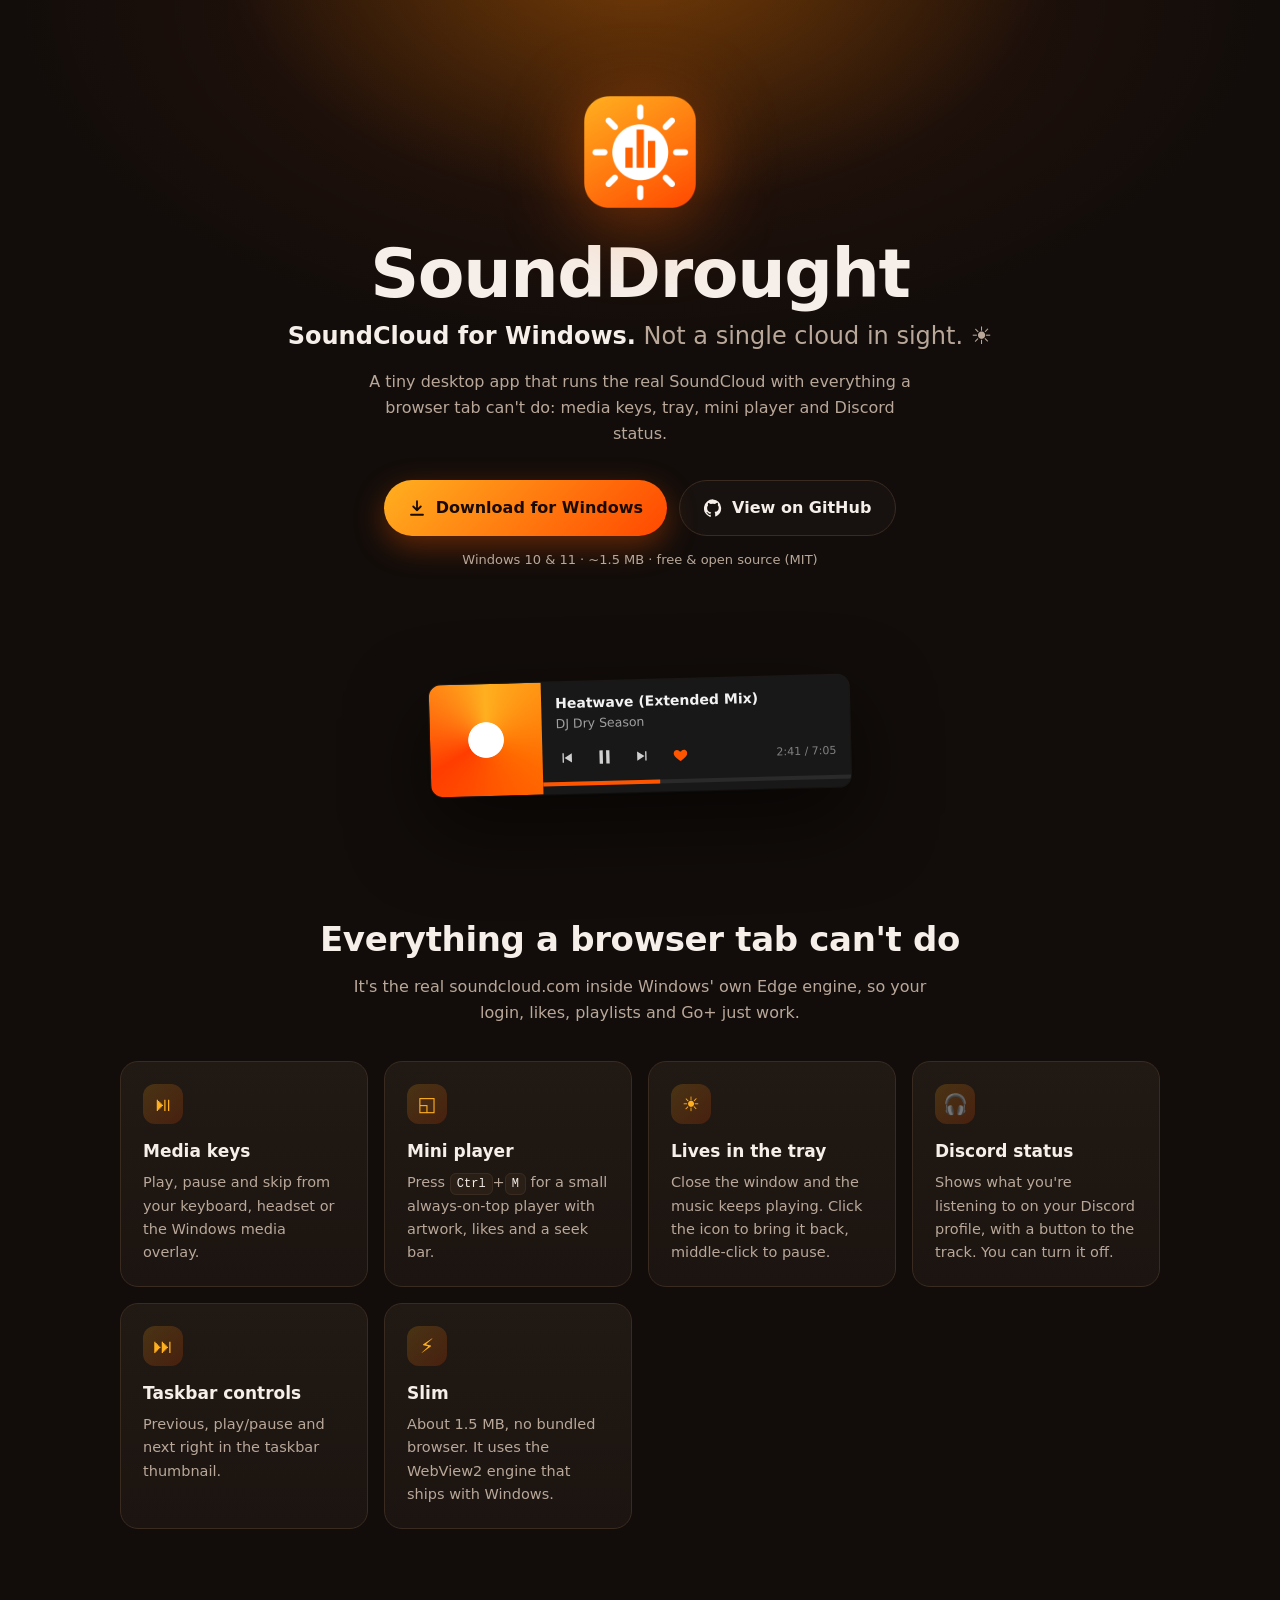
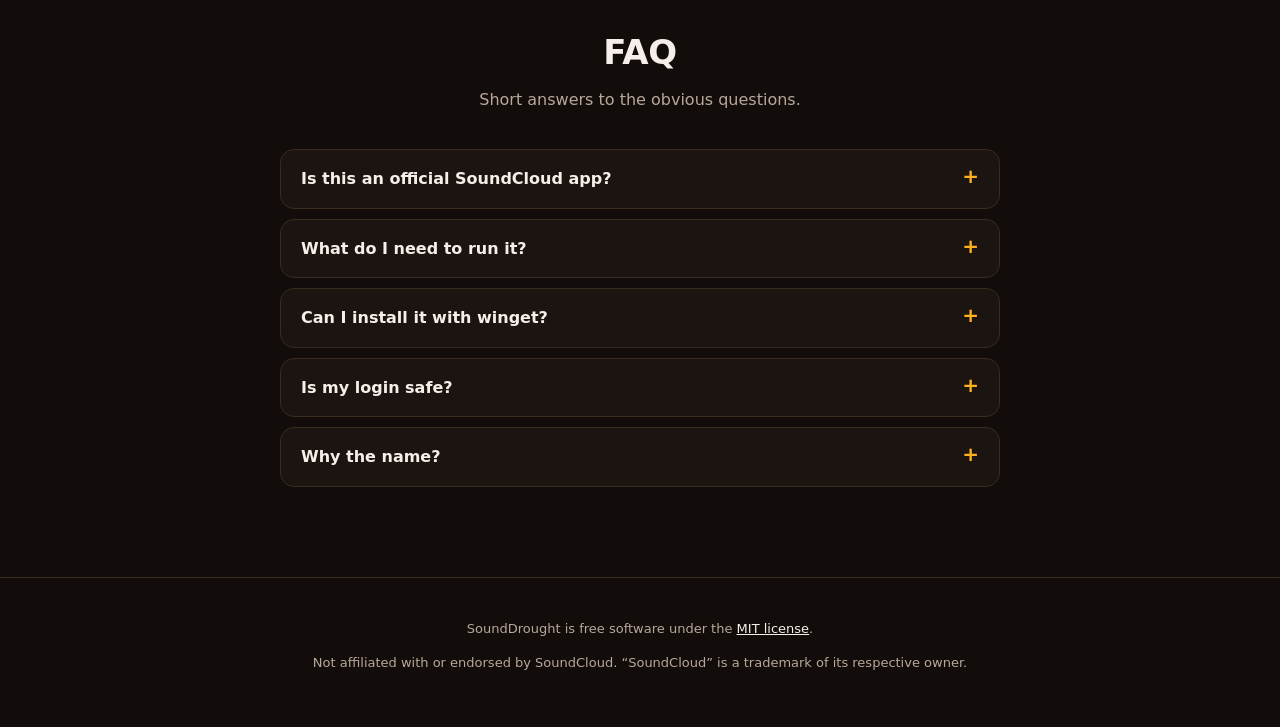
==== docs/index.html @ 92d358e6 "Add English UI, Discord status, website; fix README logo - UI follows the Windows language (German o" ====
<!doctype html>
<html lang="en">
<head>
  <meta charset="utf-8">
  <meta name="viewport" content="width=device-width, initial-scale=1">
  <title>SoundDrought – SoundCloud for Windows</title>
  <meta name="description" content="A slim desktop app for SoundCloud on Windows. Media keys, tray, mini player, Discord status. Not a single cloud in sight.">
  <meta property="og:title" content="SoundDrought – SoundCloud for Windows">
  <meta property="og:description" content="SoundCloud. Not a single cloud in sight.">
  <meta property="og:image" content="icon.png">
  <link rel="icon" href="icon.png">
  <style>
    :root {
      --bg: #120d0a;
      --bg-2: #1b1410;
      --card: #211913;
      --line: #3a2b20;
      --text: #f6efe9;
      --muted: #b9a89a;
      --sun-1: #ffb020;
      --sun-2: #ff4800;
      --radius: 18px;
      --max: 1080px;
    }
    * { box-sizing: border-box; }
    html { scroll-behavior: smooth; }
    body {
      margin: 0;
      background: var(--bg);
      color: var(--text);
      font: 16px/1.6 "Segoe UI Variable Text", "Segoe UI", system-ui, -apple-system, sans-serif;
      -webkit-font-smoothing: antialiased;
    }
    a { color: inherit; }
    .wrap { max-width: var(--max); margin: 0 auto; padding: 0 20px; }

    /* Hero */
    .hero {
      position: relative;
      overflow: hidden;
      padding: 96px 0 72px;
      text-align: center;
      background:
        radial-gradient(600px 380px at 50% -60px, rgba(255, 140, 0, .35), transparent 70%),
        radial-gradient(900px 500px at 50% 0, rgba(255, 72, 0, .12), transparent 70%);
    }
    .hero img { width: 112px; height: 112px; filter: drop-shadow(0 12px 40px rgba(255, 100, 0, .45)); }
    h1 {
      margin: 22px 0 8px;
      font-size: clamp(40px, 7vw, 68px);
      line-height: 1.05;
      letter-spacing: -.02em;
      font-family: "Segoe UI Variable Display", "Segoe UI", system-ui, sans-serif;
      font-weight: 700;
    }
    .tagline { font-size: clamp(18px, 2.6vw, 24px); color: var(--muted); margin: 0 0 6px; }
    .tagline b { color: var(--text); font-weight: 600; }
    .sub { color: var(--muted); max-width: 560px; margin: 14px auto 34px; }
    .cta { display: flex; gap: 12px; justify-content: center; flex-wrap: wrap; }
    .btn {
      display: inline-flex; align-items: center; gap: 10px;
      padding: 14px 24px; border-radius: 999px;
      text-decoration: none; font-weight: 600;
      transition: transform .15s ease, box-shadow .15s ease, background .15s ease;
    }
    .btn:hover { transform: translateY(-1px); }
    .btn-primary {
      background: linear-gradient(135deg, var(--sun-1), var(--sun-2));
      color: #1a0b00;
      box-shadow: 0 10px 30px rgba(255, 90, 0, .35);
    }
    .btn-primary:hover { box-shadow: 0 14px 38px rgba(255, 90, 0, .5); }
    .btn-ghost { border: 1px solid var(--line); background: rgba(255, 255, 255, .02); }
    .btn-ghost:hover { background: rgba(255, 255, 255, .06); }
    .btn svg { width: 18px; height: 18px; }
    .meta { margin-top: 14px; font-size: 13px; color: var(--muted); }

    /* Mini player mockup */
    .showcase { padding: 24px 0 80px; display: flex; justify-content: center; }
    .mini {
      width: min(420px, 100%);
      display: grid; grid-template-columns: 112px 1fr;
      background: #181818; border-radius: 12px; overflow: hidden;
      box-shadow: 0 30px 80px rgba(0, 0, 0, .6), 0 0 0 1px rgba(255, 255, 255, .06);
      font-family: "Segoe UI Variable Text", "Segoe UI", system-ui, sans-serif;
      color: #f2f2f2;
      transform: rotate(-1.5deg);
    }
    .mini-art {
      background:
        radial-gradient(circle at 50% 50%, #fff 0 22%, transparent 23%),
        conic-gradient(from 0deg, #ffb020, #ff6a00, #ff3d00, #ffb020);
      min-height: 112px;
    }
    .mini-body { padding: 10px 14px 0; display: flex; flex-direction: column; }
    .mini-title { font-weight: 600; font-size: 14px; white-space: nowrap; overflow: hidden; text-overflow: ellipsis; }
    .mini-artist { font-size: 12.5px; color: #a0a0a0; }
    .mini-row { display: flex; align-items: center; justify-content: space-between; margin-top: auto; padding-bottom: 8px; }
    .mini-controls { display: flex; gap: 2px; margin-left: -8px; }
    .mini-controls span {
      width: 36px; height: 32px; display: grid; place-items: center; border-radius: 6px; color: #d0d0d0;
    }
    .mini-controls span:hover { background: #2c2c2c; color: #fff; }
    .mini-controls svg { width: 16px; height: 16px; fill: currentColor; }
    .mini-controls .play svg { width: 20px; height: 20px; }
    .mini-controls .liked { color: #ff5500; }
    .mini-time { font-size: 11px; color: #808080; }
    .mini-bar { grid-column: 2; height: 4px; background: #2a2a2a; }
    .mini-bar i { display: block; height: 100%; width: 38%; background: #ff5500; animation: play 40s linear infinite; }
    @keyframes play { from { width: 0; } to { width: 100%; } }
    @media (prefers-reduced-motion: reduce) { .mini-bar i { animation: none; } }

    /* Features */
    section h2 {
      font-size: clamp(26px, 3.6vw, 34px); letter-spacing: -.01em; margin: 0 0 8px; text-align: center;
      font-family: "Segoe UI Variable Display", "Segoe UI", system-ui, sans-serif;
    }
    .lead { text-align: center; color: var(--muted); margin: 0 auto 36px; max-width: 600px; }
    .features { padding: 40px 0 72px; }
    .grid { display: grid; grid-template-columns: repeat(auto-fit, minmax(240px, 1fr)); gap: 16px; }
    .card {
      background: linear-gradient(180deg, var(--card), var(--bg-2));
      border: 1px solid var(--line);
      border-radius: var(--radius);
      padding: 22px;
    }
    .card .ico {
      width: 40px; height: 40px; border-radius: 12px; display: grid; place-items: center;
      background: linear-gradient(135deg, rgba(255, 176, 32, .18), rgba(255, 72, 0, .18));
      color: var(--sun-1); margin-bottom: 14px; font-size: 20px;
    }
    .card h3 { margin: 0 0 6px; font-size: 17px; }
    .card p { margin: 0; color: var(--muted); font-size: 14.5px; }
    kbd {
      font: 12px/1 ui-monospace, "Cascadia Mono", Consolas, monospace;
      padding: 3px 6px; border-radius: 6px; border: 1px solid var(--line); background: #2a1f17; color: var(--text);
    }

    /* FAQ */
    .faq { padding: 24px 0 80px; }
    .faq-list { max-width: 720px; margin: 0 auto; }
    details {
      border: 1px solid var(--line); border-radius: 14px; padding: 16px 20px; margin-bottom: 10px; background: var(--bg-2);
    }
    summary { cursor: pointer; font-weight: 600; list-style: none; display: flex; justify-content: space-between; gap: 12px; }
    summary::-webkit-details-marker { display: none; }
    summary::after { content: "+"; color: var(--sun-1); font-size: 20px; line-height: 1; }
    details[open] summary::after { content: "–"; }
    details p { color: var(--muted); margin: 10px 0 0; }
    code { font: 13.5px ui-monospace, "Cascadia Mono", Consolas, monospace; background: #2a1f17; padding: 2px 6px; border-radius: 6px; }

    footer {
      border-top: 1px solid var(--line); padding: 28px 0 40px; color: var(--muted); font-size: 13px; text-align: center;
    }
    footer a { color: var(--text); }
  </style>
</head>
<body>

  <header class="hero">
    <div class="wrap">
      <img src="icon.png" alt="" width="112" height="112">
      <h1>SoundDrought</h1>
      <p class="tagline"><b>SoundCloud for Windows.</b> Not a single cloud in sight. ☀️</p>
      <p class="sub">
        A tiny desktop app that runs the real SoundCloud with everything a browser tab can't do:
        media keys, tray, mini player and Discord status.
      </p>
      <div class="cta">
        <a class="btn btn-primary" href="https://github.com/Ack1-sysadmin/SoundDrought/releases/latest/download/SoundDrought.exe">
          <svg viewBox="0 0 24 24" fill="none" stroke="currentColor" stroke-width="2.4" stroke-linecap="round" stroke-linejoin="round"><path d="M12 3v12m0 0-5-5m5 5 5-5M4 21h16"/></svg>
          Download for Windows
        </a>
        <a class="btn btn-ghost" href="https://github.com/Ack1-sysadmin/SoundDrought">
          <svg viewBox="0 0 24 24" fill="currentColor"><path d="M12 .5a12 12 0 0 0-3.8 23.4c.6.1.8-.3.8-.6v-2.2c-3.3.7-4-1.4-4-1.4-.6-1.4-1.4-1.8-1.4-1.8-1-.7.1-.7.1-.7 1.2.1 1.8 1.2 1.8 1.2 1 1.8 2.8 1.3 3.5 1 .1-.8.4-1.3.7-1.6-2.7-.3-5.5-1.3-5.5-6 0-1.3.5-2.4 1.2-3.2-.1-.3-.5-1.5.1-3.2 0 0 1-.3 3.3 1.2a11.5 11.5 0 0 1 6 0C17.3 4.6 18.3 5 18.3 5c.7 1.7.2 2.9.1 3.2.8.8 1.2 1.9 1.2 3.2 0 4.6-2.8 5.6-5.5 5.9.4.4.8 1.1.8 2.2v3.3c0 .3.2.7.8.6A12 12 0 0 0 12 .5Z"/></svg>
          View on GitHub
        </a>
      </div>
      <p class="meta">Windows 10 &amp; 11 · ~1.5 MB · free &amp; open source (MIT)</p>
    </div>
  </header>

  <div class="showcase wrap" aria-label="Mini player preview">
    <div class="mini">
      <div class="mini-art" style="grid-row: span 2"></div>
      <div class="mini-body">
        <div class="mini-title">Heatwave (Extended Mix)</div>
        <div class="mini-artist">DJ Dry Season</div>
        <div class="mini-row">
          <div class="mini-controls" aria-hidden="true">
            <span><svg viewBox="0 0 24 24"><path d="M6 5h2v14H6zM20 5v14L9 12z"/></svg></span>
            <span class="play"><svg viewBox="0 0 24 24"><path d="M6 4h4v16H6zM14 4h4v16h-4z"/></svg></span>
            <span><svg viewBox="0 0 24 24"><path d="M16 5h2v14h-2zM4 5v14l11-7z"/></svg></span>
            <span class="liked"><svg viewBox="0 0 24 24"><path d="M12 21s-7.5-4.6-9.6-9.2C.9 8.4 3 4.5 6.7 4.5c2.1 0 3.6 1.2 4.3 2.4h2c.7-1.2 2.2-2.4 4.3-2.4 3.7 0 5.8 3.9 4.3 7.3C19.5 16.4 12 21 12 21z"/></svg></span>
          </div>
          <span class="mini-time">2:41 / 7:05</span>
        </div>
      </div>
      <div class="mini-bar"><i></i></div>
    </div>
  </div>

  <section class="features">
    <div class="wrap">
      <h2>Everything a browser tab can't do</h2>
      <p class="lead">It's the real soundcloud.com inside Windows' own Edge engine, so your login, likes, playlists and Go+ just work.</p>
      <div class="grid">
        <div class="card"><div class="ico">⏯</div><h3>Media keys</h3><p>Play, pause and skip from your keyboard, headset or the Windows media overlay.</p></div>
        <div class="card"><div class="ico">◱</div><h3>Mini player</h3><p>Press <kbd>Ctrl</kbd>+<kbd>M</kbd> for a small always-on-top player with artwork, likes and a seek bar.</p></div>
        <div class="card"><div class="ico">☀</div><h3>Lives in the tray</h3><p>Close the window and the music keeps playing. Click the icon to bring it back, middle-click to pause.</p></div>
        <div class="card"><div class="ico">🎧</div><h3>Discord status</h3><p>Shows what you're listening to on your Discord profile, with a button to the track. You can turn it off.</p></div>
        <div class="card"><div class="ico">⏭</div><h3>Taskbar controls</h3><p>Previous, play/pause and next right in the taskbar thumbnail.</p></div>
        <div class="card"><div class="ico">⚡</div><h3>Slim</h3><p>About 1.5 MB, no bundled browser. It uses the WebView2 engine that ships with Windows.</p></div>
      </div>
    </div>
  </section>

  <section class="faq">
    <div class="wrap">
      <h2>FAQ</h2>
      <p class="lead">Short answers to the obvious questions.</p>
      <div class="faq-list">
        <details>
          <summary>Is this an official SoundCloud app?</summary>
          <p>No. SoundDrought is an independent open-source project and is not affiliated with SoundCloud. It shows the regular soundcloud.com website and adds desktop features around it.</p>
        </details>
        <details>
          <summary>What do I need to run it?</summary>
          <p>Windows 10 or 11 and the free <a href="https://dotnet.microsoft.com/download/dotnet/10.0">.NET 10 Desktop Runtime</a>. WebView2 is already part of Windows.</p>
        </details>
        <details>
          <summary>Can I install it with winget?</summary>
          <p>Once the package is approved: <code>winget install Ack1.SoundDrought</code></p>
        </details>
        <details>
          <summary>Is my login safe?</summary>
          <p>You log in on soundcloud.com itself, just like in your browser. Your session is stored locally in <code>%LOCALAPPDATA%\SoundDrought</code> and never leaves your PC.</p>
        </details>
        <details>
          <summary>Why the name?</summary>
          <p>Sound, minus the cloud. A drought. ☀️</p>
        </details>
      </div>
    </div>
  </section>

  <footer>
    <div class="wrap">
      <p>SoundDrought is free software under the <a href="https://github.com/Ack1-sysadmin/SoundDrought/blob/main/LICENSE">MIT license</a>.</p>
      <p>Not affiliated with or endorsed by SoundCloud. “SoundCloud” is a trademark of its respective owner.</p>
    </div>
  </footer>

</body>
</html>
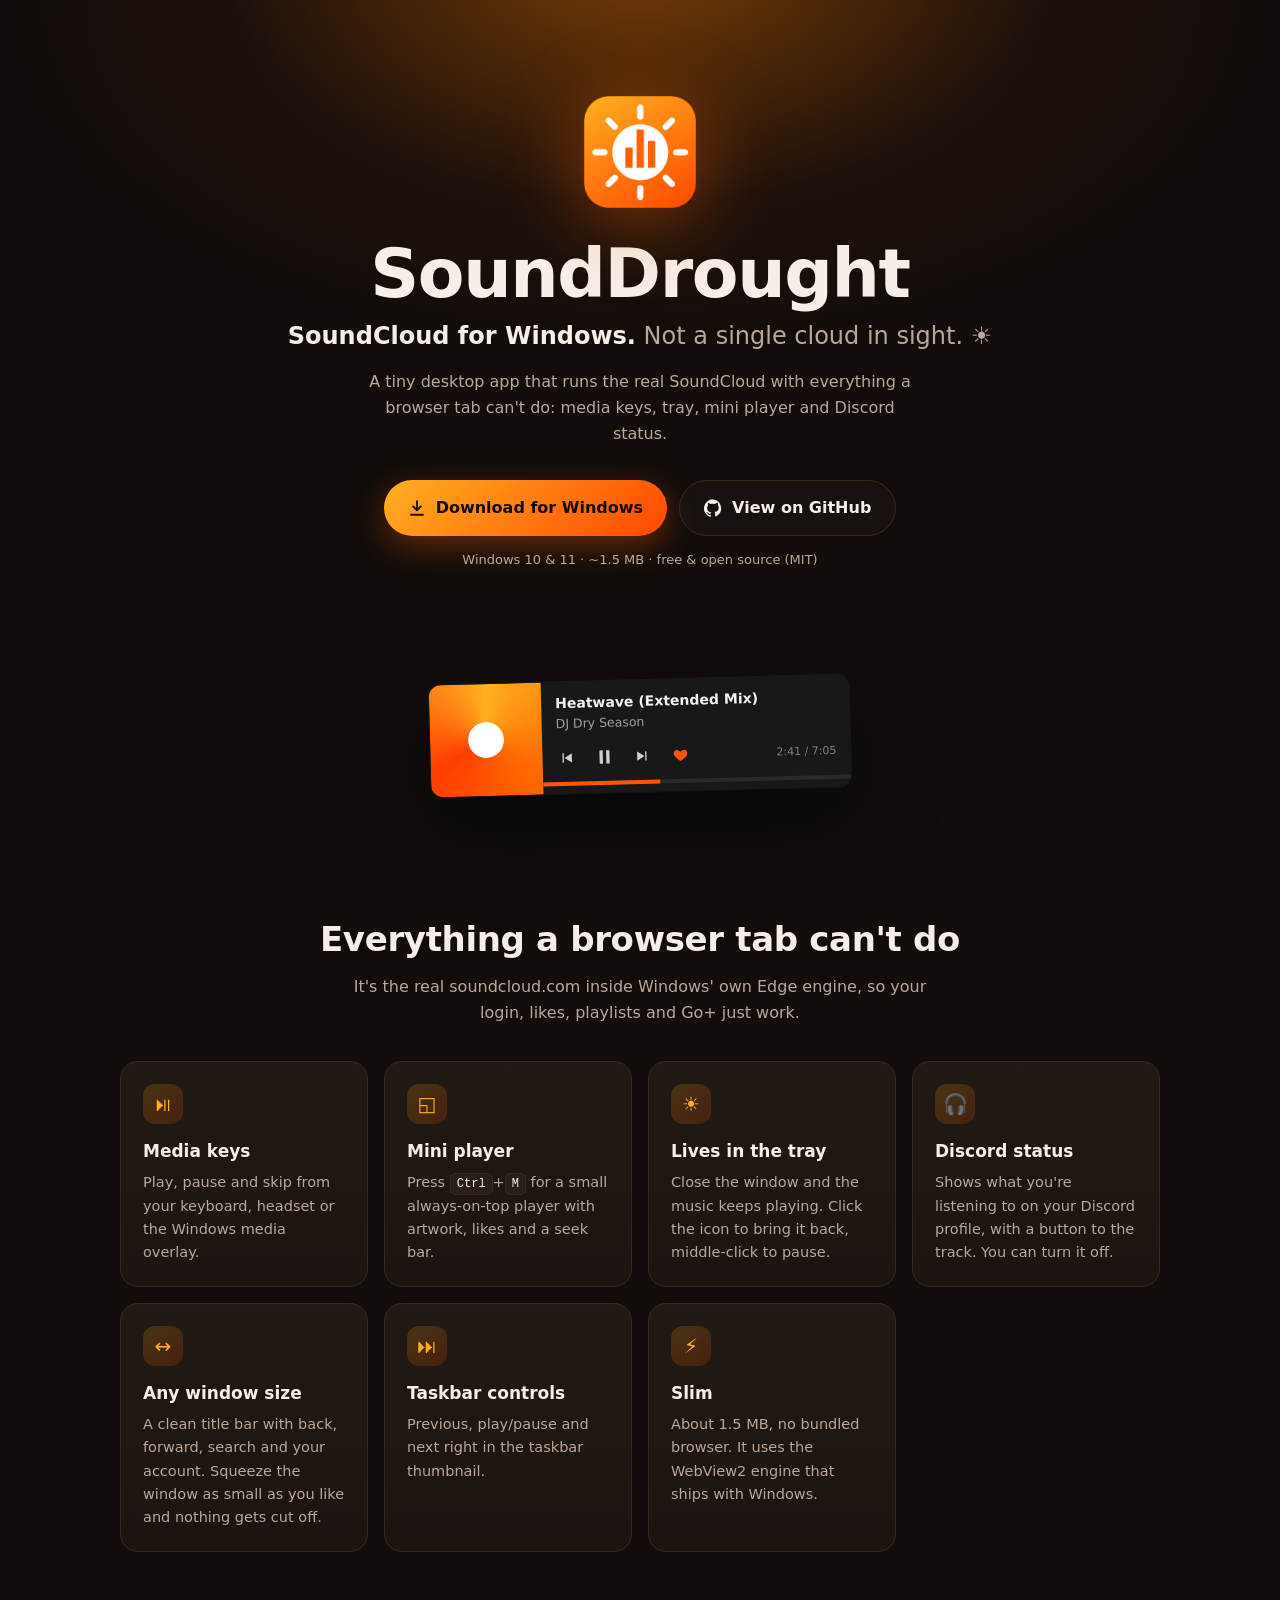
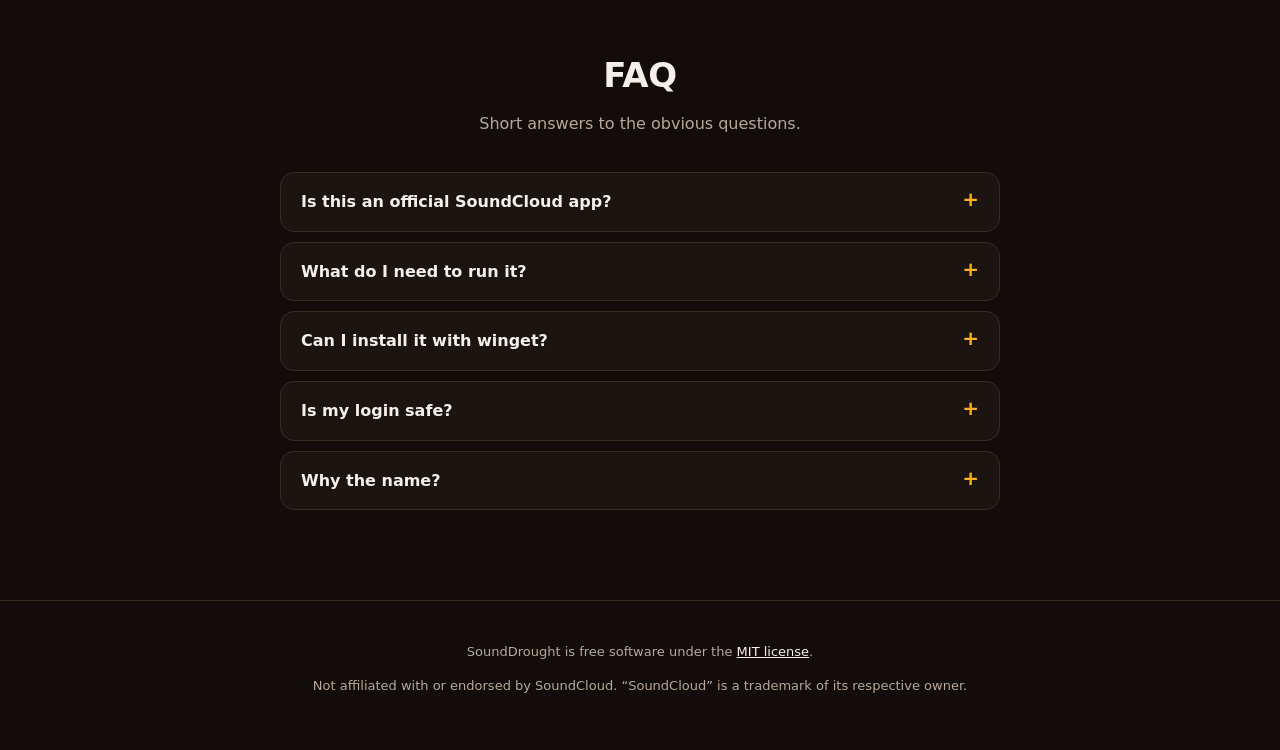
==== commit efc1365d: "Spotify-style title bar and layout for narrow windows - Custom title bar replaces SoundCloud's heade" ====
--- a/docs/index.html
+++ b/docs/index.html
@@ -209,6 +209,7 @@
         <div class="card"><div class="ico">◱</div><h3>Mini player</h3><p>Press <kbd>Ctrl</kbd>+<kbd>M</kbd> for a small always-on-top player with artwork, likes and a seek bar.</p></div>
         <div class="card"><div class="ico">☀</div><h3>Lives in the tray</h3><p>Close the window and the music keeps playing. Click the icon to bring it back, middle-click to pause.</p></div>
         <div class="card"><div class="ico">🎧</div><h3>Discord status</h3><p>Shows what you're listening to on your Discord profile, with a button to the track. You can turn it off.</p></div>
+        <div class="card"><div class="ico">↔</div><h3>Any window size</h3><p>A clean title bar with back, forward, search and your account. Squeeze the window as small as you like and nothing gets cut off.</p></div>
         <div class="card"><div class="ico">⏭</div><h3>Taskbar controls</h3><p>Previous, play/pause and next right in the taskbar thumbnail.</p></div>
         <div class="card"><div class="ico">⚡</div><h3>Slim</h3><p>About 1.5 MB, no bundled browser. It uses the WebView2 engine that ships with Windows.</p></div>
       </div>
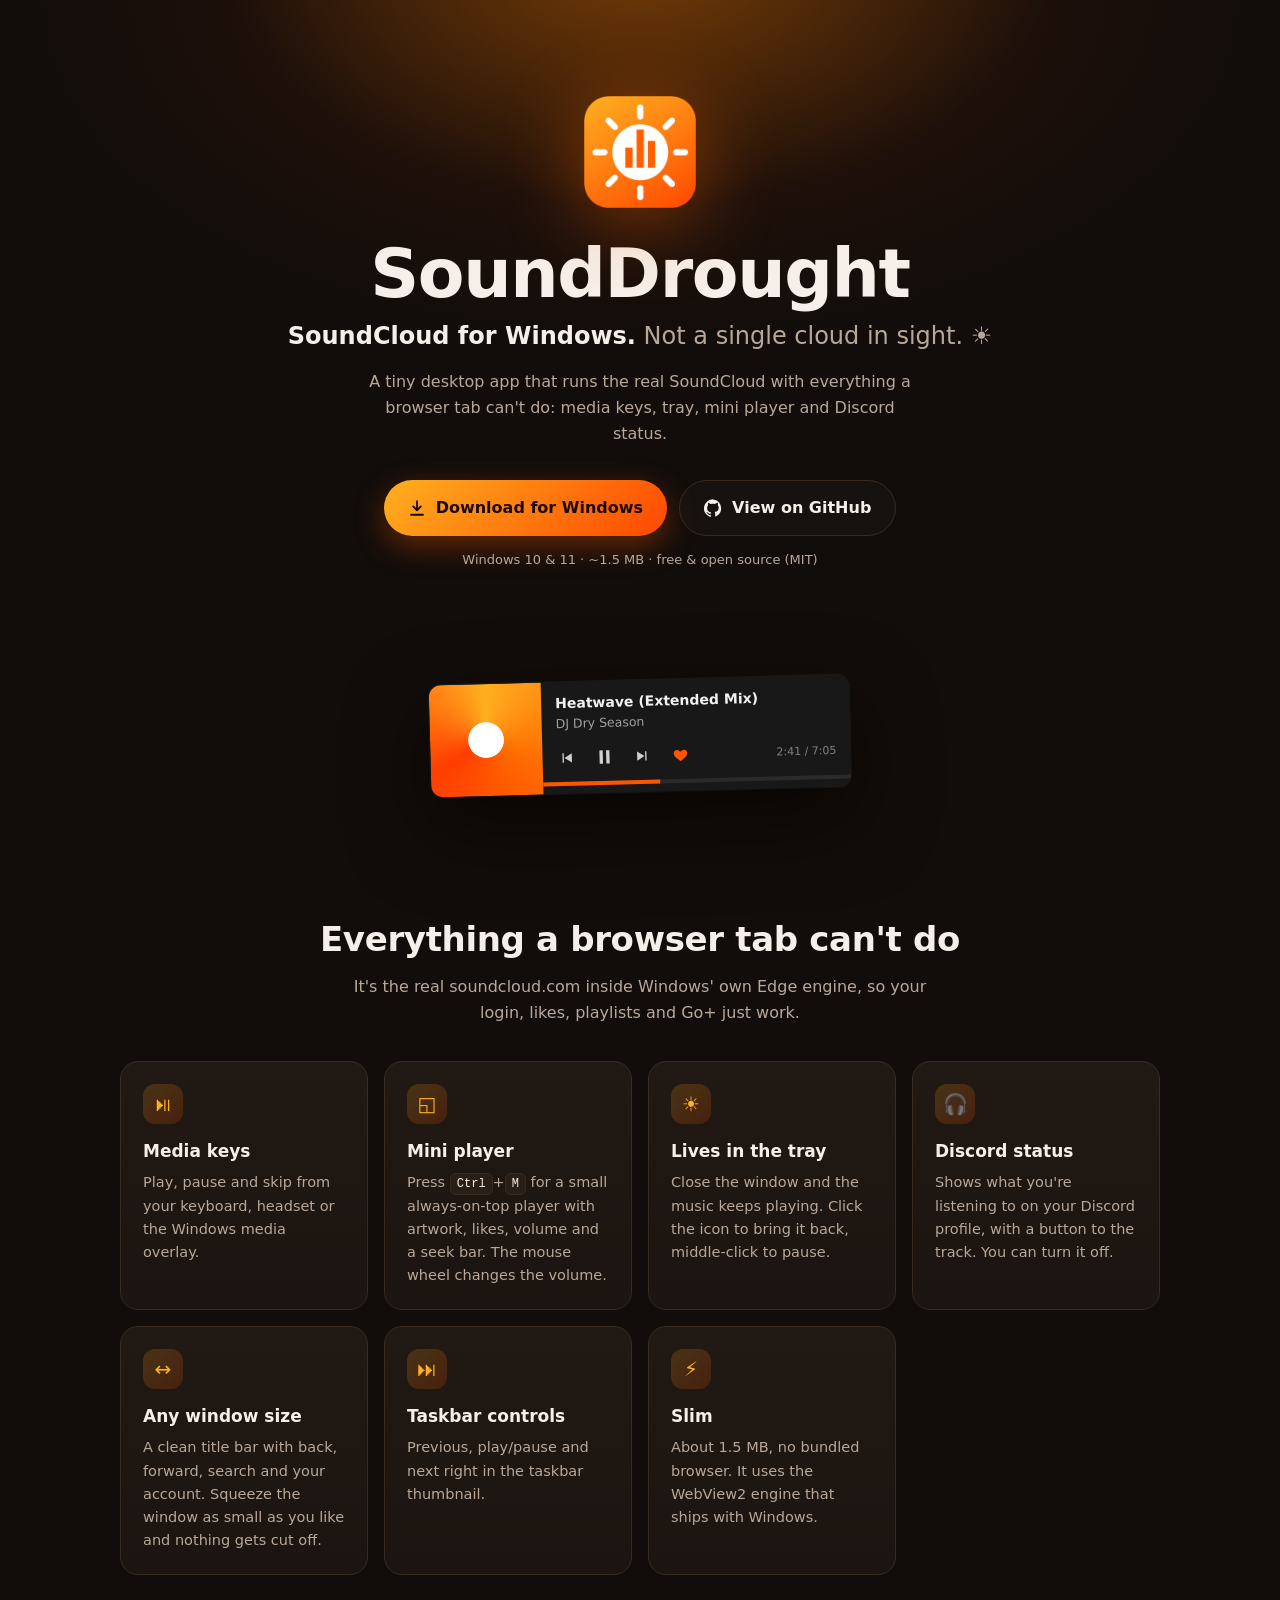
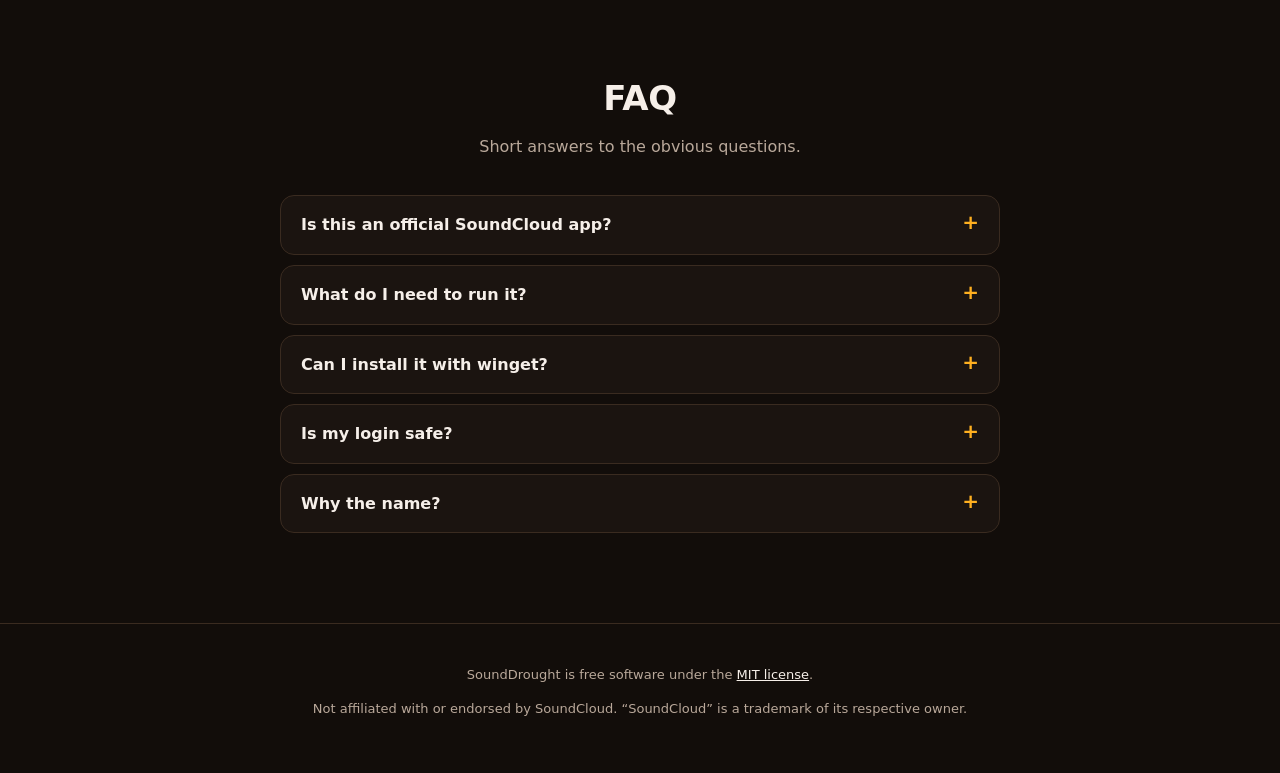
==== commit 6f293967: "Volume control: mini player slider and mute, mouse wheel - Mini player: speaker button (mute) and a " ====
--- a/docs/index.html
+++ b/docs/index.html
@@ -206,7 +206,7 @@
       <p class="lead">It's the real soundcloud.com inside Windows' own Edge engine, so your login, likes, playlists and Go+ just work.</p>
       <div class="grid">
         <div class="card"><div class="ico">⏯</div><h3>Media keys</h3><p>Play, pause and skip from your keyboard, headset or the Windows media overlay.</p></div>
-        <div class="card"><div class="ico">◱</div><h3>Mini player</h3><p>Press <kbd>Ctrl</kbd>+<kbd>M</kbd> for a small always-on-top player with artwork, likes and a seek bar.</p></div>
+        <div class="card"><div class="ico">◱</div><h3>Mini player</h3><p>Press <kbd>Ctrl</kbd>+<kbd>M</kbd> for a small always-on-top player with artwork, likes, volume and a seek bar. The mouse wheel changes the volume.</p></div>
         <div class="card"><div class="ico">☀</div><h3>Lives in the tray</h3><p>Close the window and the music keeps playing. Click the icon to bring it back, middle-click to pause.</p></div>
         <div class="card"><div class="ico">🎧</div><h3>Discord status</h3><p>Shows what you're listening to on your Discord profile, with a button to the track. You can turn it off.</p></div>
         <div class="card"><div class="ico">↔</div><h3>Any window size</h3><p>A clean title bar with back, forward, search and your account. Squeeze the window as small as you like and nothing gets cut off.</p></div>
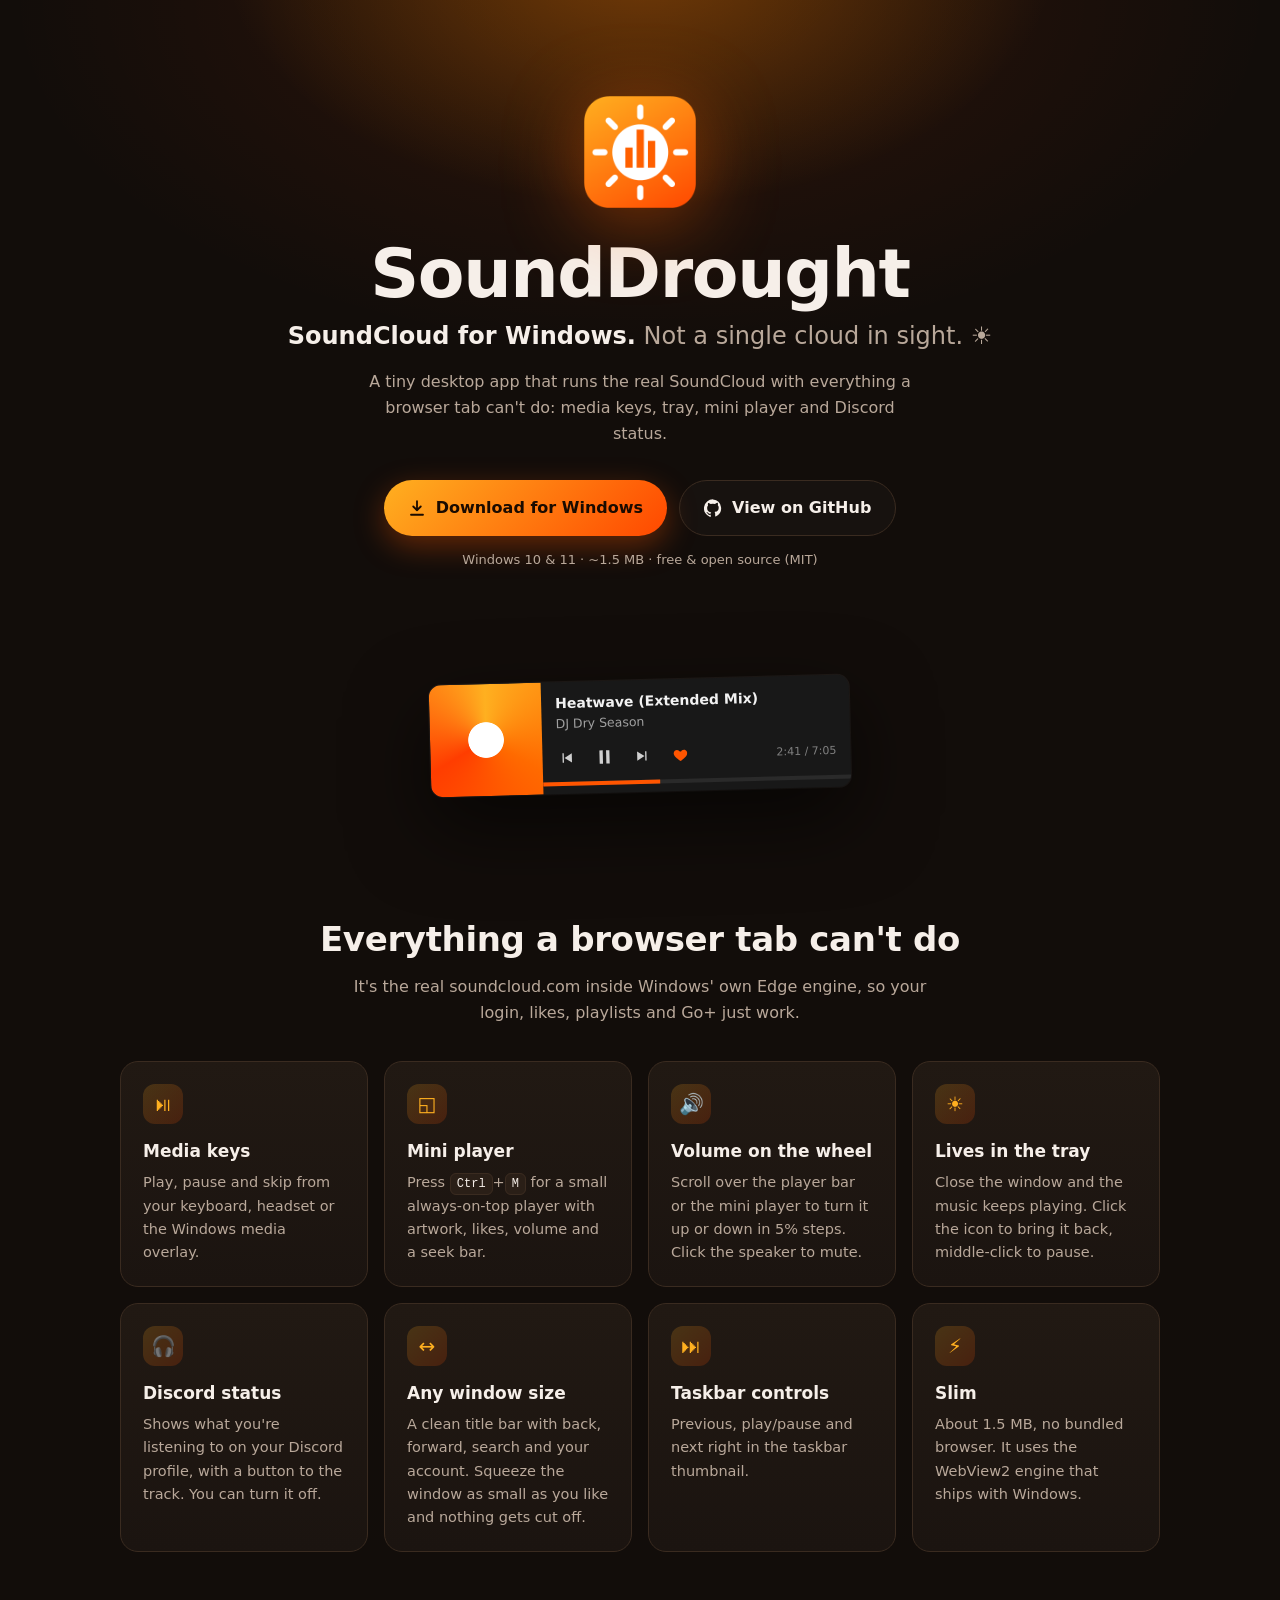
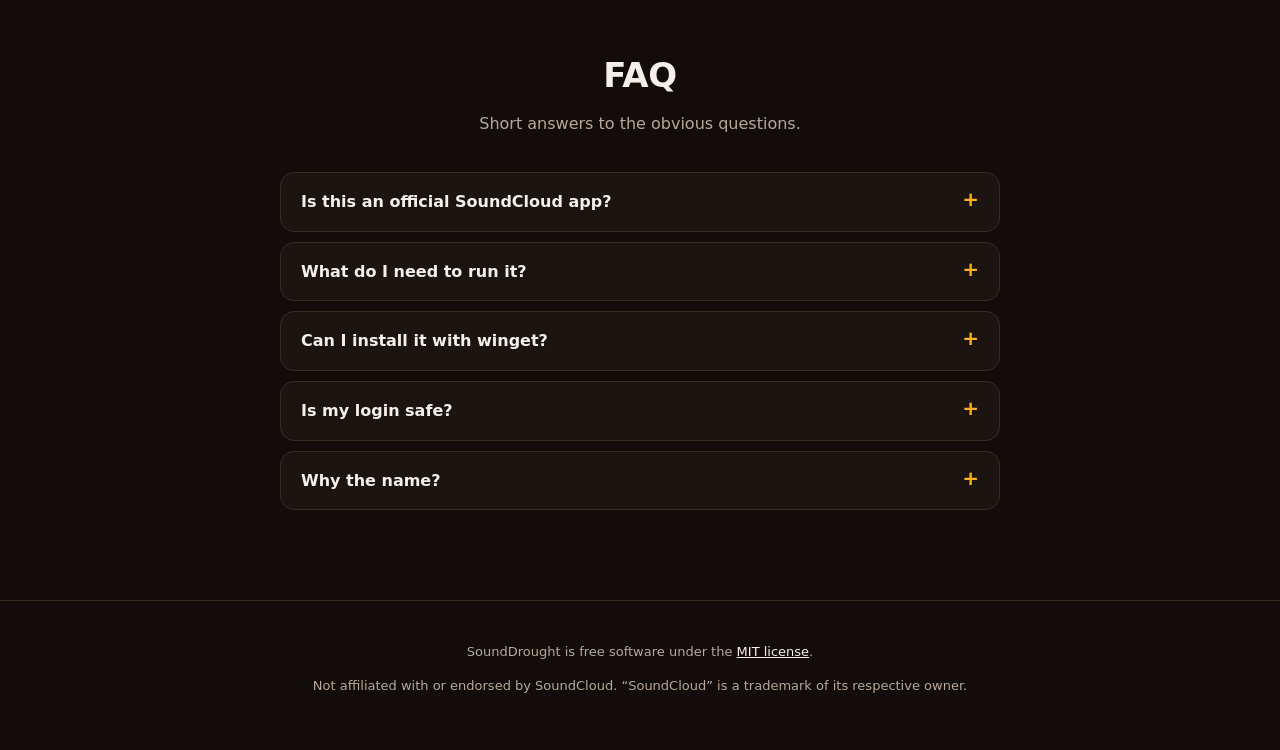
==== commit 7bc81da8: "v0.3.0: website card for wheel volume, bump version Co-Authored-By: Claude Opus 5.5 (1M context) <no" ====
--- a/docs/index.html
+++ b/docs/index.html
@@ -206,7 +206,8 @@
       <p class="lead">It's the real soundcloud.com inside Windows' own Edge engine, so your login, likes, playlists and Go+ just work.</p>
       <div class="grid">
         <div class="card"><div class="ico">⏯</div><h3>Media keys</h3><p>Play, pause and skip from your keyboard, headset or the Windows media overlay.</p></div>
-        <div class="card"><div class="ico">◱</div><h3>Mini player</h3><p>Press <kbd>Ctrl</kbd>+<kbd>M</kbd> for a small always-on-top player with artwork, likes, volume and a seek bar. The mouse wheel changes the volume.</p></div>
+        <div class="card"><div class="ico">◱</div><h3>Mini player</h3><p>Press <kbd>Ctrl</kbd>+<kbd>M</kbd> for a small always-on-top player with artwork, likes, volume and a seek bar.</p></div>
+        <div class="card"><div class="ico">🔊</div><h3>Volume on the wheel</h3><p>Scroll over the player bar or the mini player to turn it up or down in 5% steps. Click the speaker to mute.</p></div>
         <div class="card"><div class="ico">☀</div><h3>Lives in the tray</h3><p>Close the window and the music keeps playing. Click the icon to bring it back, middle-click to pause.</p></div>
         <div class="card"><div class="ico">🎧</div><h3>Discord status</h3><p>Shows what you're listening to on your Discord profile, with a button to the track. You can turn it off.</p></div>
         <div class="card"><div class="ico">↔</div><h3>Any window size</h3><p>A clean title bar with back, forward, search and your account. Squeeze the window as small as you like and nothing gets cut off.</p></div>
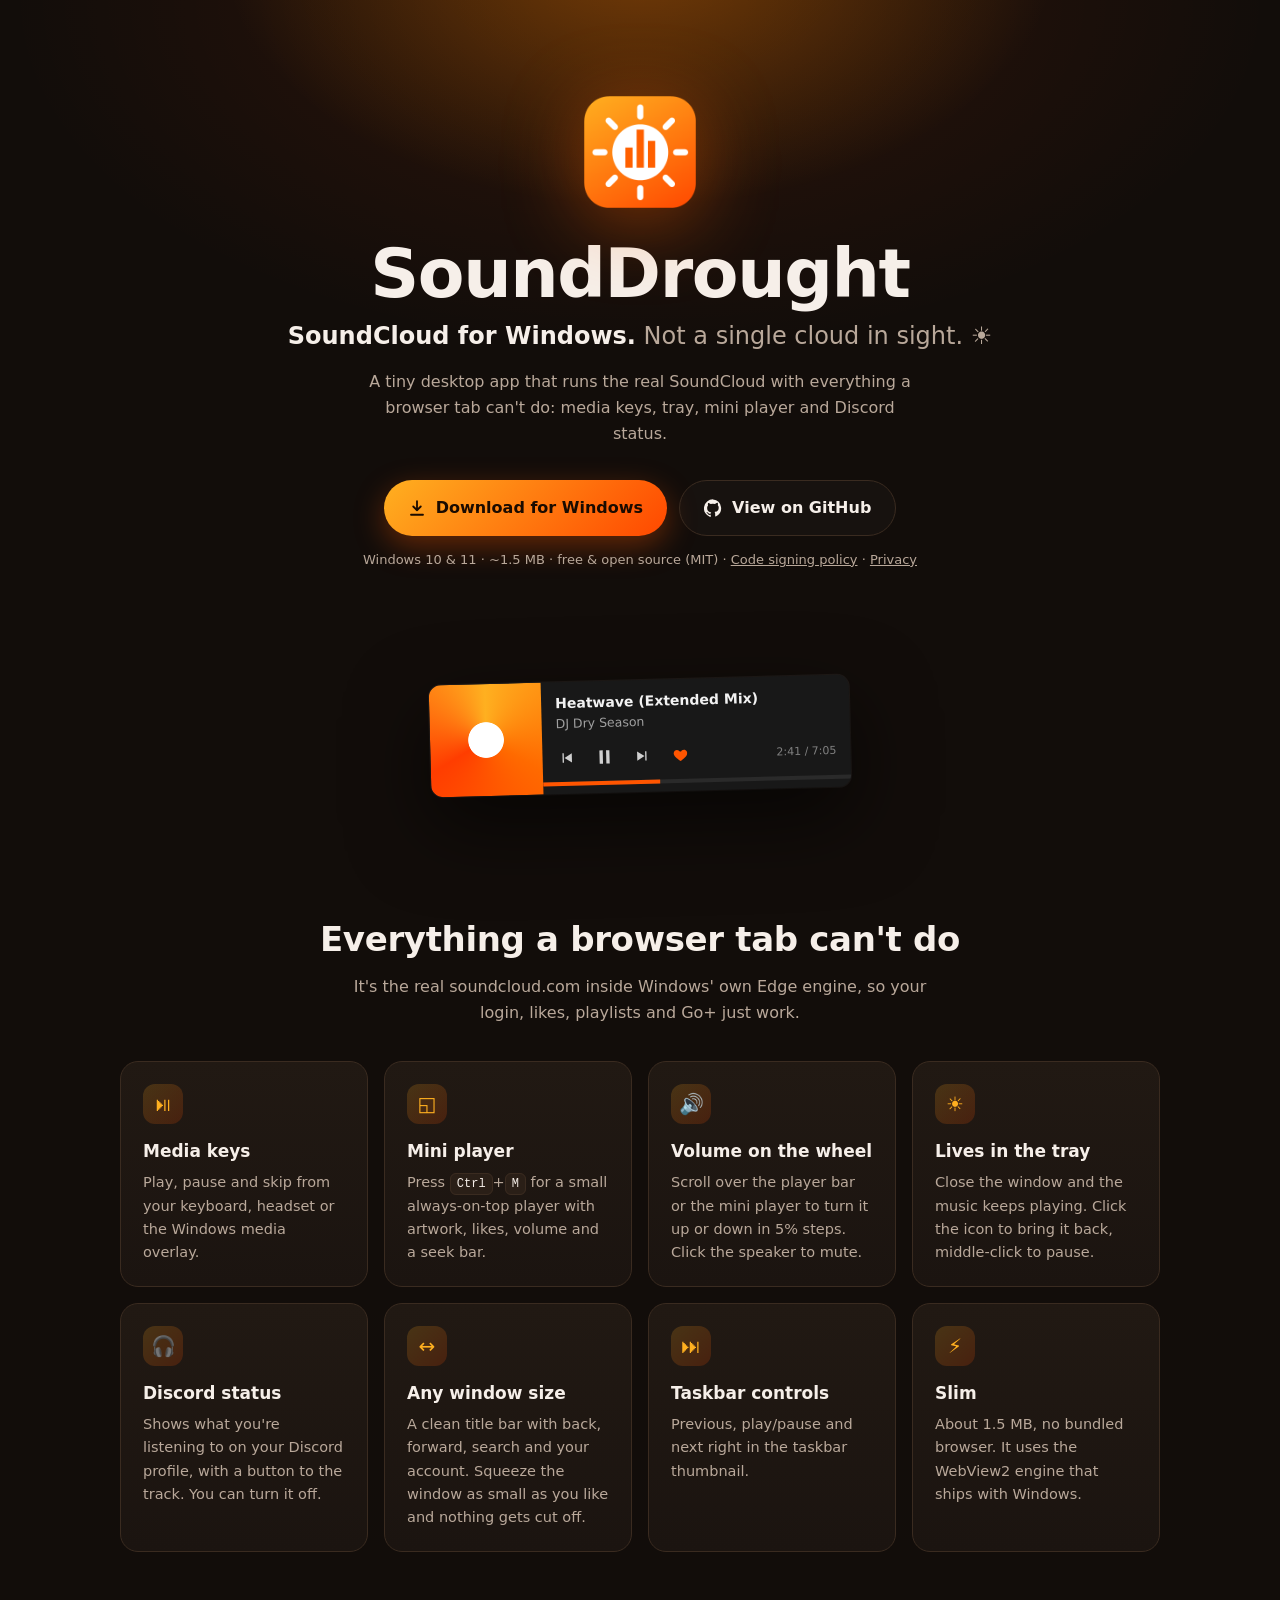
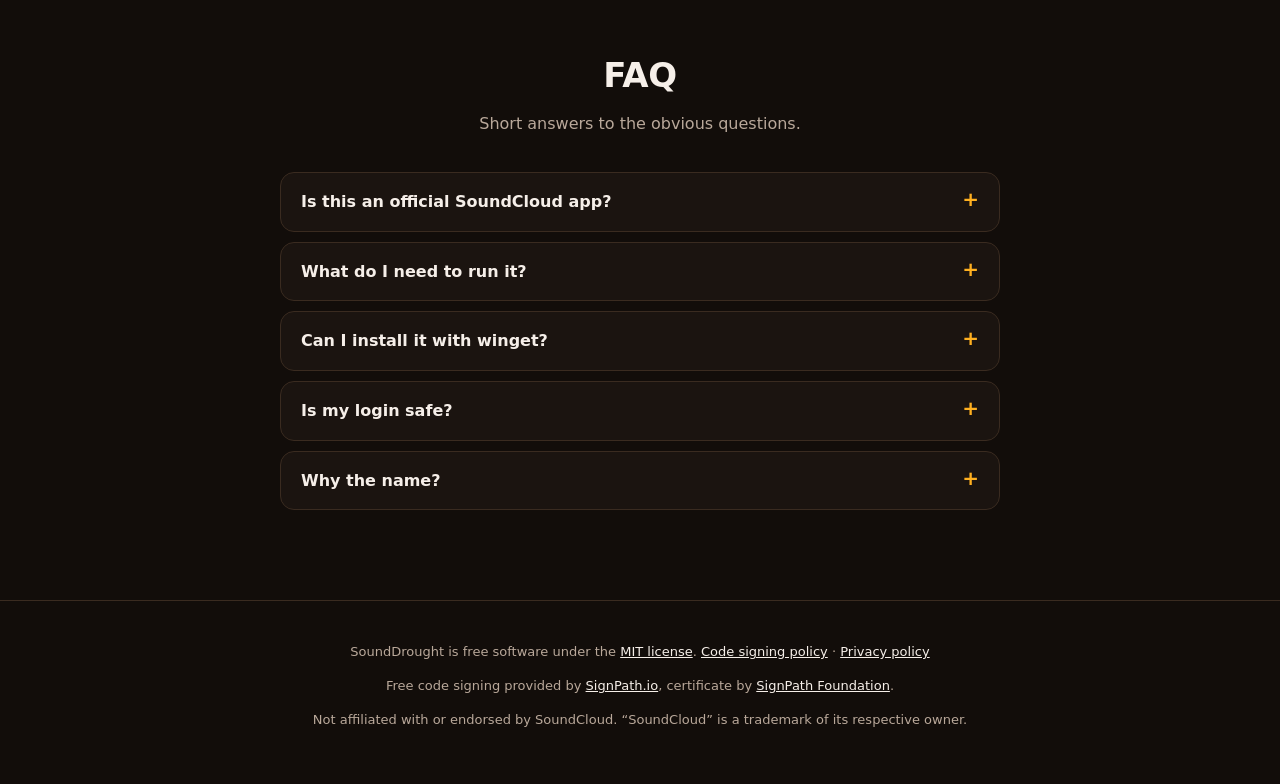
==== commit 421b53ac: "Code signing policy, privacy policy and prepared SignPath signing - docs/code-signing.html and docs/" ====
--- a/docs/index.html
+++ b/docs/index.html
@@ -176,7 +176,7 @@
           View on GitHub
         </a>
       </div>
-      <p class="meta">Windows 10 &amp; 11 · ~1.5 MB · free &amp; open source (MIT)</p>
+      <p class="meta">Windows 10 &amp; 11 · ~1.5 MB · free &amp; open source (MIT) · <a href="code-signing.html">Code signing policy</a> · <a href="privacy.html">Privacy</a></p>
     </div>
   </header>
 
@@ -248,7 +248,9 @@
 
   <footer>
     <div class="wrap">
-      <p>SoundDrought is free software under the <a href="https://github.com/Ack1-sysadmin/SoundDrought/blob/main/LICENSE">MIT license</a>.</p>
+      <p>SoundDrought is free software under the <a href="https://github.com/Ack1-sysadmin/SoundDrought/blob/main/LICENSE">MIT license</a>.
+         <a href="code-signing.html">Code signing policy</a> · <a href="privacy.html">Privacy policy</a></p>
+      <p>Free code signing provided by <a href="https://signpath.io">SignPath.io</a>, certificate by <a href="https://signpath.org">SignPath Foundation</a>.</p>
       <p>Not affiliated with or endorsed by SoundCloud. “SoundCloud” is a trademark of its respective owner.</p>
     </div>
   </footer>
